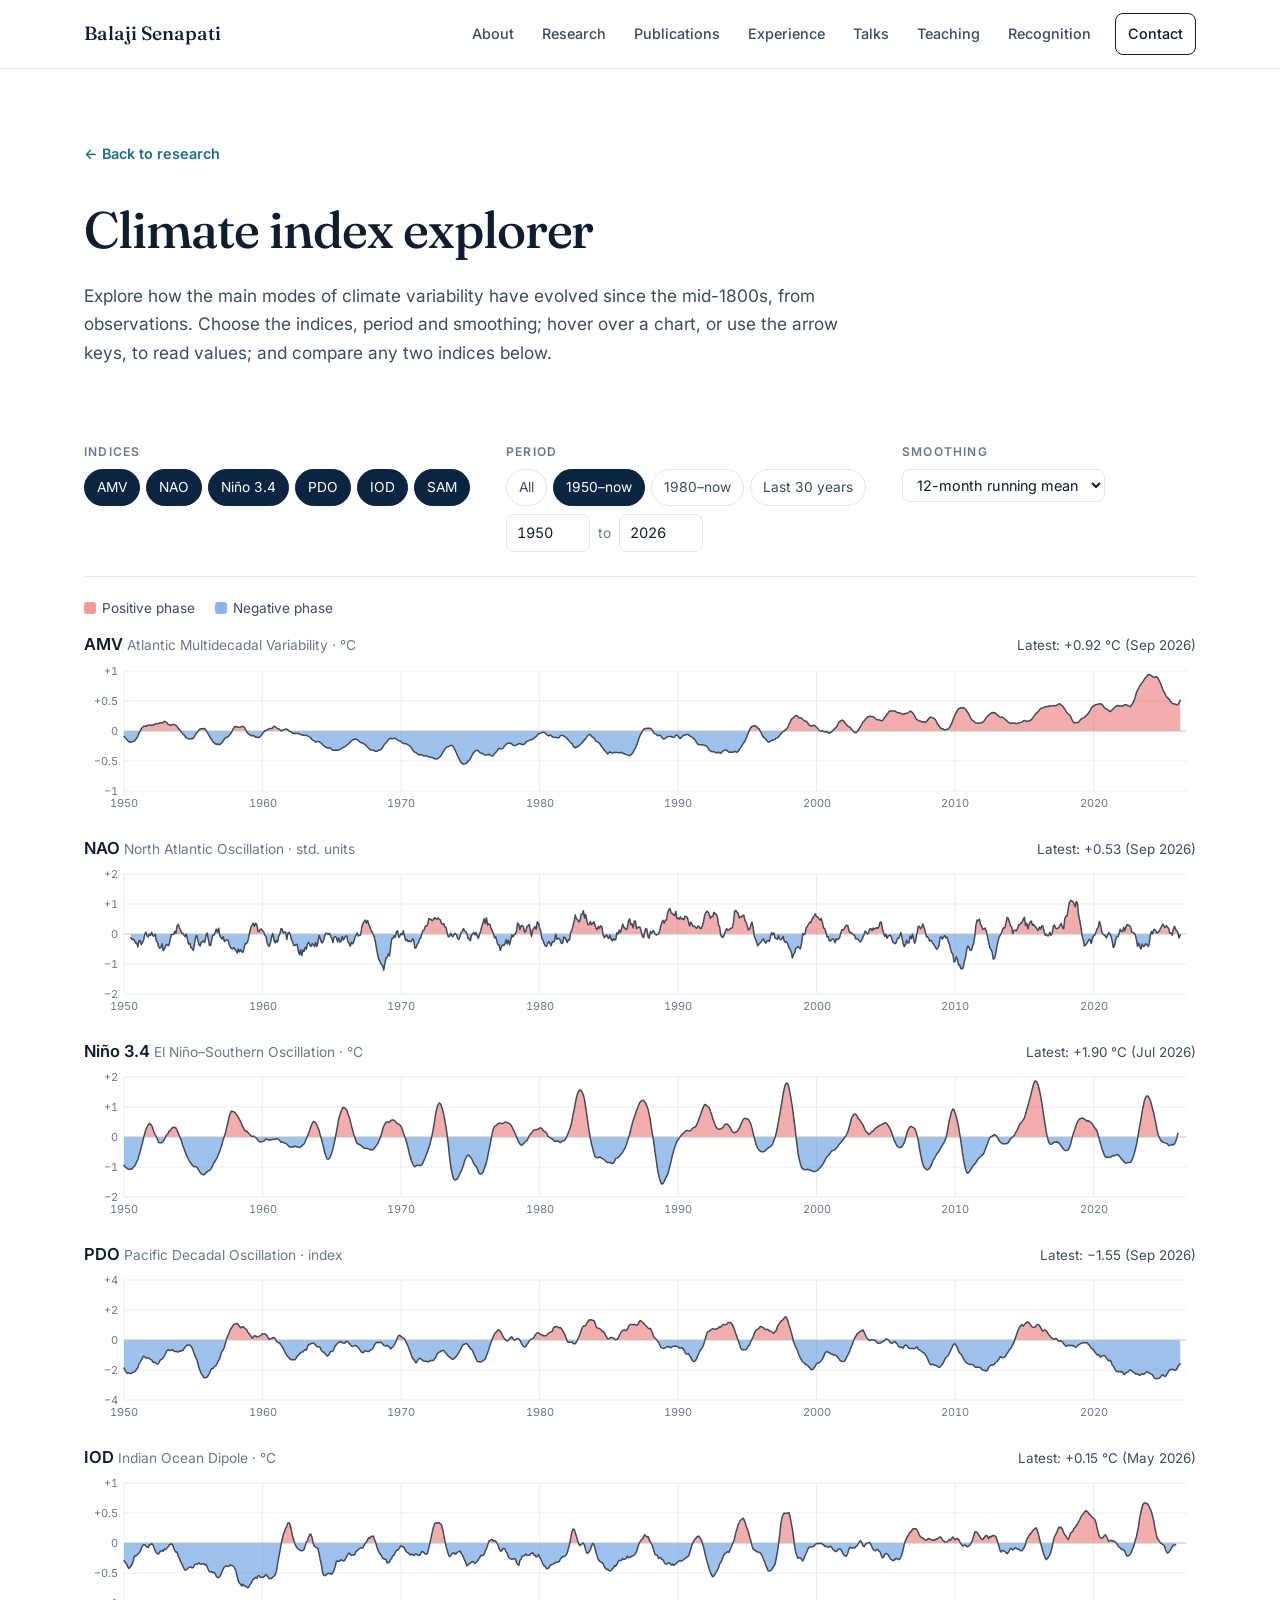
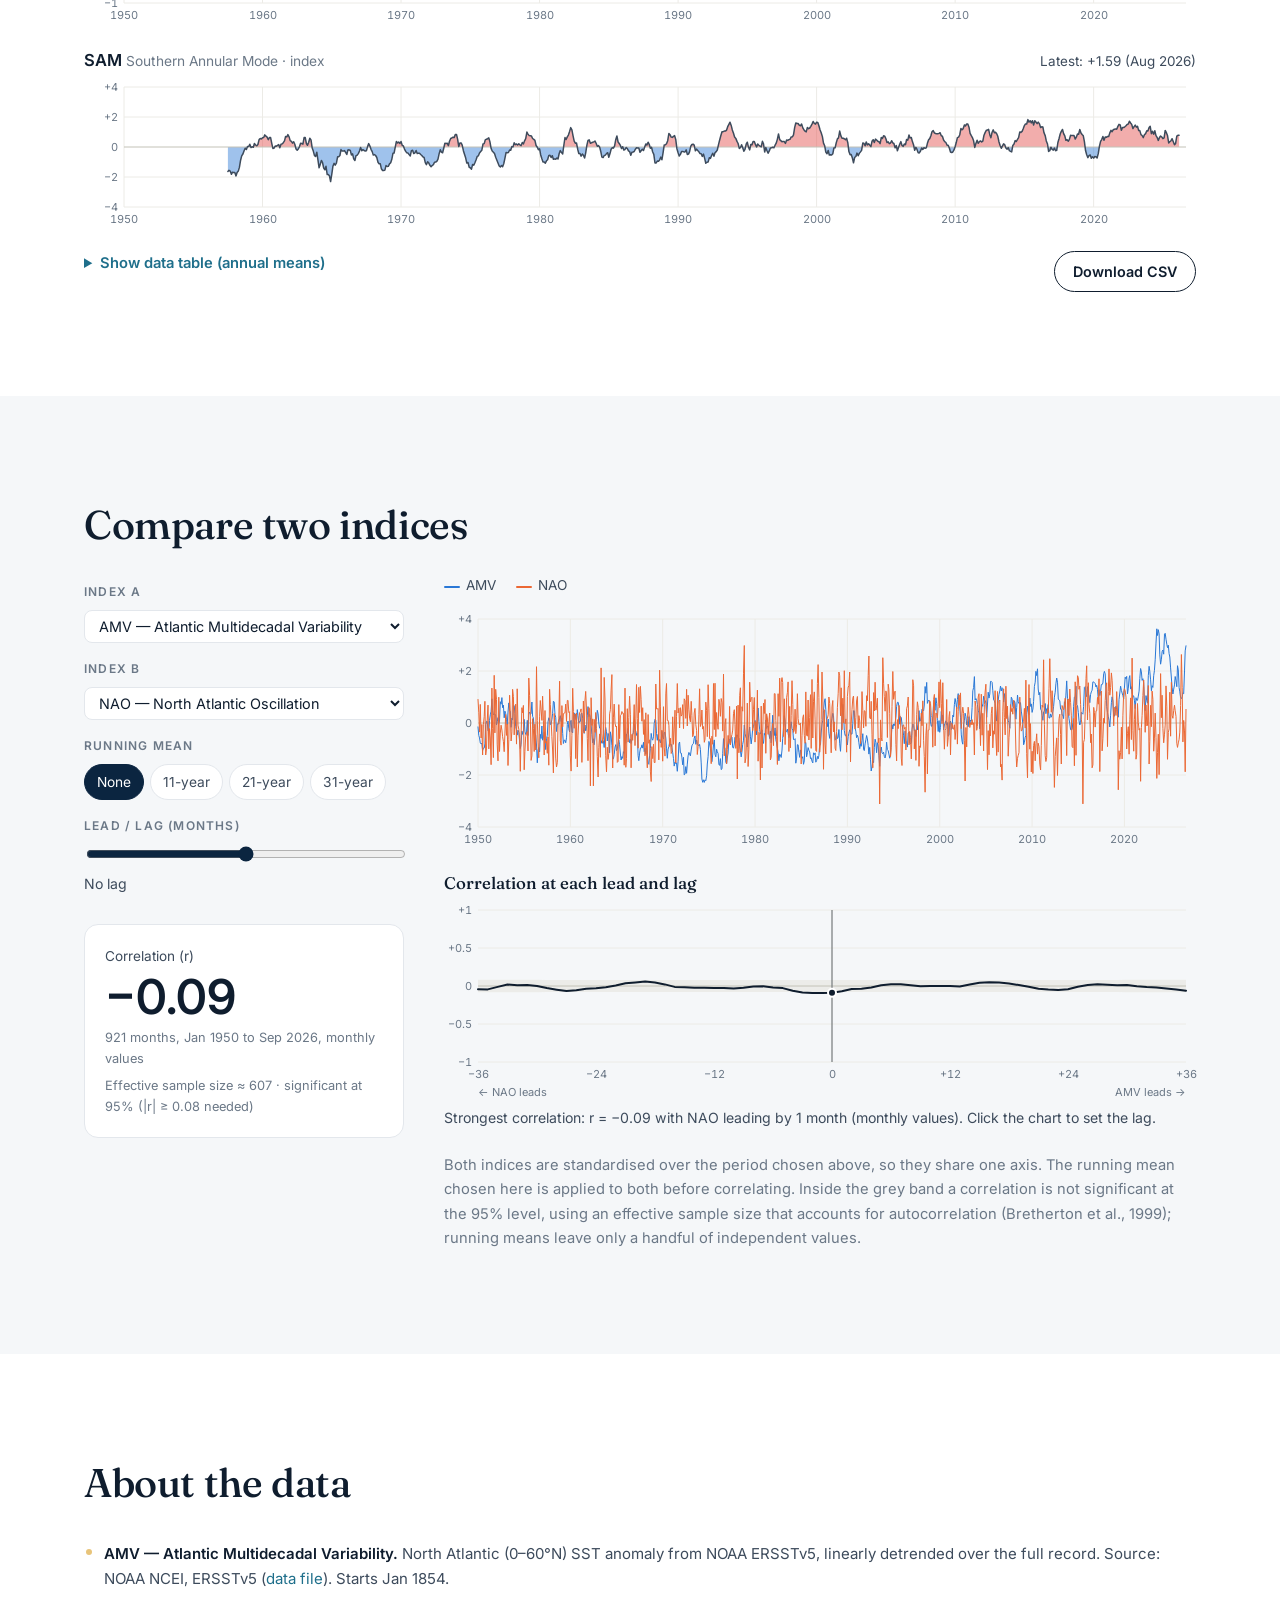
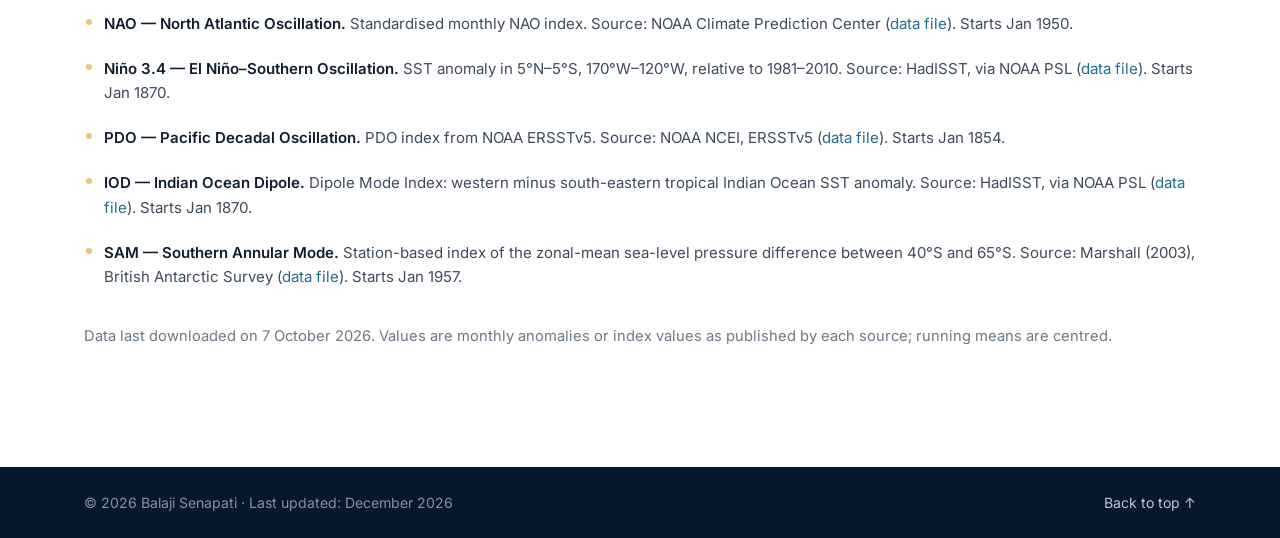
==== climate-indices.html @ 17027dcd "Add running means and lead-lag correlation chart to index comparison The comparison gets its own run" ====
<!DOCTYPE html>
<html lang="en">
<head>
  <meta charset="utf-8">
  <meta name="viewport" content="width=device-width, initial-scale=1">
  <title>Climate index explorer — Balaji Senapati</title>
  <meta name="description" content="Interactive explorer of major climate indices (AMV, NAO, Niño 3.4, PDO, IOD and SAM) from public observational datasets.">
  <meta name="author" content="Balaji Senapati">
  <meta property="og:title" content="Climate index explorer — Balaji Senapati">
  <meta property="og:description" content="Explore AMV, NAO, Niño 3.4, PDO, IOD and SAM since the 1850s, and compare any two indices.">
  <meta property="og:type" content="website">
  <meta property="og:url" content="https://senapatibalaji.github.io/climate-indices.html">
  <meta property="og:image" content="https://senapatibalaji.github.io/assets/photo.jpeg">
  <link rel="icon" href="data:image/svg+xml,<svg xmlns='http://www.w3.org/2000/svg' viewBox='0 0 64 64'><rect width='64' height='64' rx='14' fill='%230b2540'/><text x='50%25' y='56%25' text-anchor='middle' dominant-baseline='middle' font-family='Georgia,serif' font-size='30' fill='%23e8c47a'>BS</text></svg>">
  <link rel="preconnect" href="https://fonts.googleapis.com">
  <link rel="preconnect" href="https://fonts.gstatic.com" crossorigin>
  <link href="https://fonts.googleapis.com/css2?family=Fraunces:opsz,wght@9..144,400;9..144,500;9..144,600&family=Inter:wght@400;500;600&display=swap" rel="stylesheet">
  <link rel="stylesheet" href="styles.css?v=20261007c">
</head>
<body>

<header class="nav nav--solid is-scrolled">
  <div class="nav__inner">
    <a href="index.html" class="nav__brand">Balaji Senapati</a>
    <button class="nav__toggle" aria-label="Open menu" aria-expanded="false"><span></span><span></span></button>
    <nav class="nav__links" aria-label="Main">
      <a href="index.html#about">About</a>
      <a href="index.html#research">Research</a>
      <a href="index.html#publications">Publications</a>
      <a href="index.html#experience">Experience</a>
      <a href="index.html#talks">Talks</a>
      <a href="index.html#teaching">Teaching</a>
      <a href="index.html#recognition">Recognition</a>
      <a href="index.html#contact" class="nav__cta">Contact</a>
    </nav>
  </div>
</header>

<main>

<section class="page-head" id="top">
  <div class="container">
    <a href="index.html#research" class="back-link">← Back to research</a>
    <h1>Climate index explorer</h1>
    <div class="prose">
      <p>Explore how the main modes of climate variability have evolved since the mid-1800s, from observations. Choose the indices, period and smoothing; hover over a chart, or use the arrow keys, to read values; and compare any two indices below.</p>
    </div>
  </div>
</section>

<section class="section explorer viz">
  <div class="container">
    <div class="controls" role="group" aria-label="Chart options">
      <div class="control">
        <span class="control__label">Indices</span>
        <div class="chips" id="indexChips"></div>
      </div>
      <div class="control">
        <span class="control__label">Period</span>
        <div class="chips" id="periodPresets"></div>
        <div class="years">
          <label class="sr-only" for="yearFrom">From year</label><input class="field year-input" id="yearFrom" type="number" inputmode="numeric">
          <span>to</span>
          <label class="sr-only" for="yearTo">To year</label><input class="field year-input" id="yearTo" type="number" inputmode="numeric">
        </div>
      </div>
      <div class="control">
        <label class="control__label" for="smoothing">Smoothing</label>
        <select class="field" id="smoothing"></select>
      </div>
    </div>

    <p class="viz-key"><span><i class="viz-key__pos"></i>Positive phase</span><span><i class="viz-key__neg"></i>Negative phase</span></p>
    <div class="panels" id="panels"></div>

    <div class="table-tools">
      <details id="tableView" class="table-view">
        <summary>Show data table (annual means)</summary>
        <div class="table-wrap" id="tableWrap"></div>
      </details>
      <button class="btn btn--ghost-dark" id="csvButton" type="button">Download CSV</button>
    </div>
  </div>
</section>

<section class="section section--tint viz">
  <div class="container">
    <h2>Compare two indices</h2>
    <div class="compare">
      <div class="compare__side">
        <label class="control__label" for="cmpA">Index A</label>
        <select class="field" id="cmpA"></select>
        <label class="control__label" for="cmpB">Index B</label>
        <select class="field" id="cmpB"></select>
        <span class="control__label">Running mean</span>
        <div class="chips" id="cmpSmooth" role="group" aria-label="Running mean for the comparison"></div>
        <label class="control__label" for="cmpLag">Lead / lag (<span id="cmpLagUnit">months</span>)</label>
        <input id="cmpLag" type="range" min="-36" max="36" step="1" value="0">
        <p class="compare__lag" id="cmpLagLabel">No lag</p>
        <div class="stat">
          <span class="stat__label">Correlation (r)</span>
          <span class="stat__value" id="cmpR">–</span>
          <span class="stat__meta" id="cmpMeta"></span>
          <span class="stat__meta" id="cmpSig"></span>
        </div>
      </div>
      <figure class="compare__chart">
        <p class="legend"><span><i class="viz-key__s1"></i><span id="cmpKeyA"></span></span><span><i class="viz-key__s2"></i><span id="cmpKeyB"></span></span></p>
        <div id="cmpChart"></div>
        <h3 class="subhead subhead--small">Correlation at each lead and lag</h3>
        <div class="bars" id="cmpLagChart"></div>
        <p class="compare__best" id="cmpBest"></p>
        <figcaption class="note">Both indices are standardised over the period chosen above, so they share one axis. The running mean chosen here is applied to both before correlating. Inside the grey band a correlation is not significant at the 95% level, using an effective sample size that accounts for autocorrelation (Bretherton et al., 1999); running means leave only a handful of independent values.</figcaption>
      </figure>
    </div>
  </div>
</section>

<section class="section">
  <div class="container">
    <h2>About the data</h2>
    <ul class="list-bullets sources" id="sourceList"></ul>
    <p class="note">Data last downloaded on <span id="dataUpdated"></span>. Values are monthly anomalies or index values as published by each source; running means are centred.</p>
  </div>
</section>

</main>

<footer class="footer">
  <div class="container footer__inner">
    <p>© <span id="year"></span> Balaji Senapati<span id="updated"></span></p>
    <p class="footer__visits" hidden><span id="visits"></span> visitors since September 2026</p>
    <p><a href="#top">Back to top ↑</a></p>
  </div>
</footer>

<script data-goatcounter="https://senapatibalaji.goatcounter.com/count" async src="https://gc.zgo.at/count.js"></script>
<script src="script.js?v=20261007b"></script>
<script src="data/climate-indices.js?v=20261007c"></script>
<script src="indices.js?v=20261007c"></script>
</body>
</html>
---- styles.css ----
/* ============================================================
   Balaji Senapati — personal academic website
   ============================================================ */

:root {
  --ink: #0f1d2e;
  --ink-soft: #3d4b5c;
  --muted: #6b7887;
  --line: #e3e7ec;
  --paper: #ffffff;
  --tint: #f5f7f9;
  --navy: #0b2540;
  --navy-deep: #06182b;
  --ocean: #1f6f8b;
  --ocean-soft: #e6f1f5;
  --gold: #e8c47a;
  --amber: #b7791f;
  --radius: 14px;
  --shadow: 0 1px 2px rgba(15, 29, 46, .04), 0 8px 24px rgba(15, 29, 46, .06);
  --serif: "Fraunces", Georgia, "Times New Roman", serif;
  --sans: "Inter", -apple-system, BlinkMacSystemFont, "Segoe UI", Roboto, sans-serif;
  --maxw: 1160px;
}

*, *::before, *::after { box-sizing: border-box; }
html { scroll-behavior: smooth; scroll-padding-top: 72px; }
body {
  margin: 0;
  font-family: var(--sans);
  font-size: 16.5px;
  line-height: 1.65;
  color: var(--ink);
  background: var(--paper);
  -webkit-font-smoothing: antialiased;
}
img { max-width: 100%; display: block; }
a { color: var(--ocean); text-decoration: none; }
a:hover { text-decoration: underline; text-underline-offset: 3px; }
h1, h2, h3, h4 { margin: 0; line-height: 1.25; }
h2 { font-family: var(--serif); font-weight: 500; font-size: clamp(1.8rem, 3.2vw, 2.5rem); letter-spacing: -.01em; margin-bottom: 1.5rem; }
h3 { font-size: 1.05rem; font-weight: 600; }
p { margin: 0 0 .9rem; }
ul, ol { margin: 0; padding: 0; list-style: none; }

.container { max-width: var(--maxw); margin: 0 auto; padding: 0 24px; }
.section { padding: 104px 0; }
.section--tint { background: var(--tint); }
.section--dark { background: var(--navy); color: #dbe4ee; }
.section__head { display: flex; flex-wrap: wrap; justify-content: space-between; align-items: flex-end; gap: 16px; margin-bottom: 1.5rem; }
.section__head h2 { margin-bottom: 0; }

.kicker {
  font-size: .78rem; font-weight: 600; letter-spacing: .14em; text-transform: uppercase;
  color: var(--ocean); margin-bottom: .6rem;
}
.kicker--light { color: var(--gold); }

.grid-2 { display: grid; grid-template-columns: 1fr 1.5fr; gap: 64px; }
.grid-2--even { grid-template-columns: 1fr 1fr; }

/* ---------------- NAV ---------------- */
.nav {
  position: fixed; inset: 0 0 auto 0; z-index: 50;
  transition: background .3s, box-shadow .3s, backdrop-filter .3s;
}
.nav.is-scrolled { background: rgba(255, 255, 255, .9); backdrop-filter: saturate(160%) blur(12px); box-shadow: 0 1px 0 var(--line); }
.nav__inner { max-width: var(--maxw); margin: 0 auto; padding: 0 24px; height: 68px; display: flex; align-items: center; justify-content: space-between; }
.nav__brand { font-family: var(--serif); font-size: 1.2rem; font-weight: 500; color: #fff; }
.nav.is-scrolled .nav__brand { color: var(--ink); }
.nav__brand:hover { text-decoration: none; }
.nav__links { display: flex; gap: 4px; align-items: center; }
.nav__links a { color: rgba(255, 255, 255, .8); font-size: .9rem; font-weight: 500; padding: 8px 12px; border-radius: 8px; }
.nav__links a:hover { color: #fff; text-decoration: none; background: rgba(255, 255, 255, .08); }
.nav.is-scrolled .nav__links a { color: var(--ink-soft); }
.nav.is-scrolled .nav__links a:hover, .nav.is-scrolled .nav__links a.is-active { color: var(--ink); background: var(--tint); }
.nav__links a.nav__cta { border: 1px solid rgba(255, 255, 255, .35); margin-left: 8px; color: #fff; }
.nav.is-scrolled .nav__links a.nav__cta { border-color: var(--ink); color: var(--ink); }
.nav__toggle { display: none; background: none; border: 0; width: 40px; height: 40px; cursor: pointer; position: relative; }
.nav__toggle span { position: absolute; left: 10px; right: 10px; height: 2px; background: #fff; transition: transform .25s, top .25s; }
.nav__toggle span:first-child { top: 15px; }
.nav__toggle span:last-child { top: 23px; }
.nav.is-scrolled .nav__toggle span, .nav.is-open .nav__toggle span { background: var(--ink); }
.nav.is-open .nav__toggle span:first-child { top: 19px; transform: rotate(45deg); }
.nav.is-open .nav__toggle span:last-child { top: 19px; transform: rotate(-45deg); }

/* ---------------- HERO ---------------- */
.hero {
  position: relative; min-height: 100vh; min-height: 100svh;
  display: flex; align-items: center;
  background: radial-gradient(1200px 700px at 78% 40%, #123a5e 0%, var(--navy) 45%, var(--navy-deep) 100%);
  color: #fff; overflow: hidden;
}
#wave { position: absolute; inset: 0; width: 100%; height: 100%; }
.hero__inner {
  position: relative; z-index: 1; max-width: var(--maxw); width: 100%; margin: 0 auto;
  padding: 120px 24px 96px; display: grid; grid-template-columns: 1.4fr 1fr; gap: 48px; align-items: center;
}
.eyebrow { font-size: .8rem; letter-spacing: .16em; text-transform: uppercase; color: var(--gold); font-weight: 600; margin-bottom: 1.25rem; }
.hero h1 { font-family: var(--serif); font-weight: 500; font-size: clamp(2.8rem, 6.4vw, 5rem); letter-spacing: -.02em; line-height: 1.02; }
.hero__role { font-family: var(--serif); font-size: clamp(1.15rem, 2vw, 1.45rem); font-weight: 400; color: #c9d7e6; margin: 1rem 0 1.5rem; font-style: italic; }
.hero__lede { font-size: 1.08rem; color: #aebfd1; max-width: 560px; }
.hero__actions { display: flex; flex-wrap: wrap; gap: 12px; margin: 2rem 0 2.25rem; }
.btn { display: inline-flex; align-items: center; padding: 12px 22px; border-radius: 999px; font-weight: 600; font-size: .95rem; transition: transform .15s, background .2s, border-color .2s; }
.btn:hover { text-decoration: none; transform: translateY(-1px); }
.btn--primary { background: var(--gold); color: var(--navy-deep); }
.btn--primary:hover { background: #f0d392; }
.btn--ghost { border: 1px solid rgba(255, 255, 255, .35); color: #fff; }
.btn--ghost:hover { border-color: #fff; background: rgba(255, 255, 255, .06); }

.profiles { display: flex; flex-wrap: wrap; gap: 8px 20px; }
.profiles a { display: inline-flex; align-items: center; gap: 8px; color: #b8c7d8; font-size: .88rem; font-weight: 500; }
.profiles a:hover { color: #fff; text-decoration: none; }
.profiles svg { width: 18px; height: 18px; fill: currentColor; }

.hero__portrait {
  position: relative; margin: 0; justify-self: end; width: min(320px, 100%); aspect-ratio: 1 / 1;
  border-radius: 24px; overflow: hidden;
  background: linear-gradient(160deg, rgba(255, 255, 255, .1), rgba(255, 255, 255, .02));
  border: 1px solid rgba(255, 255, 255, .14);
  box-shadow: 0 30px 60px rgba(0, 0, 0, .35);
}
.hero__portrait img { position: relative; z-index: 1; width: 100%; height: 100%; object-fit: cover; }
.hero__monogram {
  position: absolute; inset: 0; display: grid; place-items: center;
  font-family: var(--serif); font-size: 6rem; color: rgba(232, 196, 122, .85); letter-spacing: .04em;
}
.hero__scroll { position: absolute; left: 50%; bottom: 28px; transform: translateX(-50%); z-index: 1; width: 26px; height: 42px; border: 1.5px solid rgba(255, 255, 255, .4); border-radius: 14px; }
.hero__scroll span { position: absolute; left: 50%; top: 8px; width: 4px; height: 8px; margin-left: -2px; border-radius: 2px; background: #fff; animation: scroll 1.8s infinite; }
@keyframes scroll { 0% { opacity: 0; transform: translateY(0); } 30% { opacity: 1; } 100% { opacity: 0; transform: translateY(14px); } }

/* ---------------- ABOUT ---------------- */
.prose p { font-size: 1.08rem; color: var(--ink-soft); }
.prose strong { color: var(--ink); font-weight: 600; }
.stats { display: grid; grid-template-columns: repeat(4, 1fr); gap: 16px; margin: 2.25rem 0 0; }
.stats div { border-top: 2px solid var(--ink); padding-top: 14px; }
.stats dt { font-family: var(--serif); font-size: 2.2rem; font-weight: 500; line-height: 1; }
.stats dd { margin: 8px 0 0; font-size: .85rem; color: var(--muted); line-height: 1.4; }

/* ---------------- RESEARCH ---------------- */
.cards { display: grid; grid-template-columns: repeat(2, 1fr); gap: 24px; }
.card { background: var(--paper); border: 1px solid var(--line); border-radius: var(--radius); padding: 32px; box-shadow: var(--shadow); transition: transform .2s, box-shadow .2s; }
.card:hover { transform: translateY(-3px); box-shadow: 0 1px 2px rgba(15, 29, 46, .05), 0 18px 40px rgba(15, 29, 46, .1); }
.card__icon { width: 52px; height: 52px; border-radius: 12px; background: var(--ocean-soft); display: grid; place-items: center; margin-bottom: 20px; }
.card__icon svg { width: 30px; height: 30px; fill: none; stroke: var(--ocean); stroke-width: 2.2; stroke-linecap: round; stroke-linejoin: round; }
.card h3 { font-family: var(--serif); font-size: 1.35rem; font-weight: 500; margin-bottom: .75rem; }
.card p { color: var(--ink-soft); font-size: .98rem; }
.card__meta { font-size: .82rem !important; color: var(--muted) !important; margin: 1.1rem 0 0; padding-top: 1rem; border-top: 1px solid var(--line); }

.explore-links { display: grid; grid-template-columns: 1fr 1fr; gap: 16px; margin-top: 24px; }
.explore-link { display: flex; flex-direction: column; gap: 6px; padding: 24px 28px; border-radius: var(--radius); background: var(--navy); color: #dbe4ee; transition: background .2s; }
.explore-link:hover { text-decoration: none; background: #0f3050; }
.explore-link__label { font-size: .75rem; font-weight: 600; letter-spacing: .14em; text-transform: uppercase; color: var(--gold); }
.explore-link__title { font-family: var(--serif); font-size: 1.35rem; color: #fff; }
.explore-link__title::after { content: " →"; }
.explore-link__text { font-size: .95rem; color: #aebfd1; }

/* ---------------- PUBLICATIONS ---------------- */
.filters { display: flex; flex-wrap: wrap; gap: 6px; padding: 4px; background: var(--tint); border-radius: 999px; }
.filter { font: inherit; font-size: .86rem; font-weight: 500; border: 0; background: none; color: var(--ink-soft); padding: 7px 16px; border-radius: 999px; cursor: pointer; }
.filter:hover { color: var(--ink); }
.filter.is-active { background: var(--paper); color: var(--ink); box-shadow: 0 1px 3px rgba(15, 29, 46, .12); }

.pubs { border-top: 1px solid var(--line); }
.pub { display: grid; grid-template-columns: 80px 1fr; gap: 24px; padding: 24px 0; border-bottom: 1px solid var(--line); }
.pub[hidden] { display: none; }
.pub__year { font-family: var(--serif); font-size: 1.1rem; color: var(--muted); padding-top: 2px; }
.pub__title { font-family: var(--serif); font-size: 1.2rem; font-weight: 500; margin-bottom: .4rem; }
.pub__authors { color: var(--ink-soft); font-size: .95rem; margin-bottom: .25rem; }
.pub__authors b { color: var(--ink); font-weight: 600; }
.pub__venue { font-size: .92rem; color: var(--muted); margin: 0; }
.pub__venue em { color: var(--ink-soft); }
.pub--featured { position: relative; }
.pub--featured::before { content: ""; position: absolute; left: -24px; top: 24px; bottom: 24px; width: 3px; border-radius: 2px; background: var(--gold); }
.tag { display: inline-block; margin-left: 6px; font-size: .74rem; font-weight: 600; padding: 2px 10px; border-radius: 999px; background: var(--ocean-soft); color: var(--ocean); vertical-align: 1px; }
.tag--amber { background: #fbf1dc; color: var(--amber); }
.note { margin-top: 1.5rem; color: var(--muted); font-size: .92rem; }

/* ---------------- TIMELINE ---------------- */
.timeline { position: relative; padding-left: 28px; }
.timeline::before { content: ""; position: absolute; left: 5px; top: 8px; bottom: 8px; width: 1px; background: #cfd6de; }
.timeline li { position: relative; padding-bottom: 32px; }
.timeline li:last-child { padding-bottom: 0; }
.timeline li::before { content: ""; position: absolute; left: -28px; top: 7px; width: 11px; height: 11px; border-radius: 50%; background: var(--paper); border: 2px solid var(--ocean); }
.timeline li:first-child::before { background: var(--ocean); }
.timeline__date { font-size: .8rem; font-weight: 600; letter-spacing: .06em; text-transform: uppercase; color: var(--ocean); }
.timeline h3 { font-family: var(--serif); font-size: 1.2rem; font-weight: 500; margin: .25rem 0 .15rem; }
.timeline__org { color: var(--ink); font-weight: 500; font-size: .95rem; margin-bottom: .4rem; }
.timeline p:not(.timeline__org) { color: var(--ink-soft); font-size: .95rem; margin-bottom: 0; }

.subblock { margin-top: 56px; }
.subhead { font-family: var(--serif); font-size: 1.3rem; font-weight: 500; margin-bottom: 1rem; }

/* ---------------- TALKS ---------------- */
.events li { display: grid; grid-template-columns: 86px 1fr; gap: 16px; padding: 16px 0; border-bottom: 1px solid var(--line); }
.events time { font-size: .82rem; font-weight: 600; color: var(--ocean); padding-top: 2px; white-space: nowrap; }
.events strong { display: block; font-weight: 500; line-height: 1.45; }
.events span { display: block; font-size: .88rem; color: var(--muted); margin-top: 2px; }
.events--small strong { font-size: .95rem; }
.more { margin-top: 20px; }
.more summary { cursor: pointer; font-weight: 600; color: var(--ocean); font-size: .92rem; list-style: none; }
.more summary::-webkit-details-marker { display: none; }
.more summary::after { content: " +"; }
.more[open] summary::after { content: " −"; }

/* ---------------- TEACHING / MENTORING ---------------- */
.items li { padding: 18px 0; border-bottom: 1px solid var(--line); }
.items li:first-child { padding-top: 0; }
.items h3 { font-weight: 600; margin-bottom: .2rem; }
.items p { margin: 0; font-size: .93rem; color: var(--ink-soft); }
.items p:nth-of-type(1) { color: var(--ocean); font-size: .85rem; font-weight: 500; margin-bottom: .25rem; }

.people li { display: flex; gap: 16px; padding: 18px; background: var(--paper); border: 1px solid var(--line); border-radius: var(--radius); margin-bottom: 12px; }
.avatar { flex: none; width: 44px; height: 44px; border-radius: 50%; display: grid; place-items: center; background: var(--navy); color: var(--gold); font-family: var(--serif); font-size: .95rem; }
.people h3 { margin-bottom: 2px; }
.people p { margin: 0; font-size: .92rem; color: var(--ink-soft); }
.people__role { color: var(--muted) !important; font-size: .84rem !important; margin-bottom: 4px !important; }

.list-bullets li { position: relative; padding: 8px 0 8px 20px; font-size: .94rem; color: var(--ink-soft); }
.list-bullets li::before { content: ""; position: absolute; left: 2px; top: 17px; width: 6px; height: 6px; border-radius: 50%; background: var(--gold); }
.list-bullets strong { color: var(--ink); font-weight: 600; }

/* ---------------- AWARDS & MEDIA ---------------- */
.awards li { display: grid; grid-template-columns: 64px 1fr; gap: 16px; padding: 18px 0; border-bottom: 1px solid var(--line); }
.awards li:first-child { padding-top: 0; }
.awards__year { font-family: var(--serif); font-size: 1.15rem; color: var(--amber); }
.awards h3 { margin-bottom: .2rem; }
.awards p { margin: 0; font-size: .93rem; color: var(--ink-soft); }

.media { display: grid; gap: 16px; align-content: start; }
.media__card { border: 1px solid var(--line); border-radius: var(--radius); padding: 26px; background: linear-gradient(180deg, var(--paper), var(--tint)); }
.media__card--blog { background: var(--ocean-soft); border-color: transparent; }
.media__badge { display: inline-block; font-size: .74rem; font-weight: 600; letter-spacing: .06em; text-transform: uppercase; color: var(--amber); margin-bottom: .5rem; }
.media__card h3 { font-family: var(--serif); font-size: 1.2rem; font-weight: 500; margin-bottom: .5rem; }
.media__card p { font-size: .94rem; color: var(--ink-soft); }
.link-arrow { font-weight: 600; font-size: .9rem; }
.link-arrow::after { content: " →"; transition: margin .2s; }
.link-arrow:hover { text-decoration: none; }
.link-arrow:hover::after { margin-left: 4px; }

/* ---------------- CONTACT ---------------- */
.contact { display: grid; grid-template-columns: 1fr 1.3fr; gap: 64px; align-items: start; }
.contact h2 { color: #fff; }
.contact__lede { color: #aebfd1; font-size: 1.05rem; }
.contact__grid { display: grid; gap: 12px; }
.contact__item { display: block; padding: 20px 24px; border: 1px solid rgba(255, 255, 255, .14); border-radius: var(--radius); transition: background .2s, border-color .2s; }
.contact__item:hover { text-decoration: none; background: rgba(255, 255, 255, .05); border-color: rgba(232, 196, 122, .5); }
.contact__label { display: block; font-size: .75rem; letter-spacing: .12em; text-transform: uppercase; color: var(--gold); font-weight: 600; margin-bottom: 4px; }
.contact__value { color: #fff; font-size: 1.05rem; }

.footer { background: var(--navy-deep); color: #7f93a8; font-size: .88rem; }
.footer__inner { display: flex; justify-content: space-between; padding-top: 24px; padding-bottom: 24px; }
.footer p { margin: 0; }
.footer a { color: #b8c7d8; }

/* ---------------- SUBPAGES ---------------- */
.nav.nav--solid { background: #fff; backdrop-filter: none; }
.page-head { padding: 140px 0 0; }
.page-head h1 { font-family: var(--serif); font-weight: 500; font-size: clamp(2.2rem, 4.5vw, 3.2rem); letter-spacing: -.02em; margin-bottom: 1.25rem; }
.page-head .prose { max-width: 760px; }
.back-link { display: inline-block; font-weight: 600; font-size: .9rem; margin-bottom: 2rem; }
.runs { grid-template-columns: repeat(3, 1fr); }
.run__id { font-family: ui-monospace, SFMono-Regular, Menlo, monospace; font-size: .85rem !important; color: var(--ocean) !important; margin-bottom: .5rem; }
.facts { display: grid; grid-template-columns: auto 1fr; gap: 6px 16px; margin: 1rem 0 1.25rem; font-size: .9rem; }
.facts dt { color: var(--muted); }
.facts dd { margin: 0; color: var(--ink); }
.table-wrap { overflow-x: auto; }
.exp-table { width: 100%; border-collapse: collapse; font-size: .95rem; }
.exp-table th { text-align: left; font-size: .75rem; font-weight: 600; letter-spacing: .1em; text-transform: uppercase; color: var(--muted); padding: 0 16px 12px 0; border-bottom: 2px solid var(--ink); }
.exp-table td { padding: 14px 16px 14px 0; border-bottom: 1px solid var(--line); color: var(--ink-soft); vertical-align: top; }
.exp-table td:first-child { font-family: ui-monospace, SFMono-Regular, Menlo, monospace; font-size: .88rem; color: var(--ocean); white-space: nowrap; }
.exp-table td:last-child { white-space: nowrap; }
.callout { background: var(--ocean-soft); border-radius: var(--radius); padding: 40px; }
.callout h2 { margin-bottom: .75rem; }
.callout p { color: var(--ink-soft); max-width: 640px; margin-bottom: 1.5rem; }

/* ---------------- CLIMATE INDEX EXPLORER ---------------- */
.viz {
  --viz-pos: #e34948; --viz-neg: #2a78d6;      /* diverging pair: above / below zero */
  --viz-s1: #2a78d6; --viz-s2: #eb6834;        /* categorical slots 1-2 */
  --viz-grid: #ecebe6; --viz-axis: #c3c2b7;
}
.explorer { padding-top: 40px; }
.sr-only { position: absolute; width: 1px; height: 1px; overflow: hidden; clip: rect(0 0 0 0); white-space: nowrap; }
.controls { display: flex; flex-wrap: wrap; gap: 20px 36px; align-items: flex-start; padding: 20px 0 24px; border-bottom: 1px solid var(--line); margin-bottom: 20px; }
.control { display: flex; flex-direction: column; gap: 8px; }
.control__label { font-size: .75rem; font-weight: 600; letter-spacing: .1em; text-transform: uppercase; color: var(--muted); }
.chips { display: flex; flex-wrap: wrap; gap: 6px; }
.chip { font: inherit; font-size: .86rem; padding: 6px 12px; border-radius: 999px; border: 1px solid var(--line); background: #fff; color: var(--ink-soft); cursor: pointer; }
.chip:hover { border-color: var(--muted); color: var(--ink); }
.chip[aria-pressed="true"] { background: var(--navy); border-color: var(--navy); color: #fff; }
.years { display: flex; align-items: center; gap: 8px; font-size: .86rem; color: var(--muted); }
.field { font: inherit; font-size: .9rem; padding: 6px 10px; border: 1px solid var(--line); border-radius: 8px; background: #fff; color: var(--ink); }
.year-input { width: 84px; font-variant-numeric: tabular-nums; }
.viz-key, .legend { display: flex; flex-wrap: wrap; gap: 6px 20px; font-size: .85rem; color: var(--ink-soft); margin: 0 0 12px; }
.viz-key i { display: inline-block; width: 12px; height: 12px; border-radius: 3px; margin-right: 6px; vertical-align: -1px; }
.legend i { display: inline-block; width: 16px; height: 2px; border-radius: 1px; margin-right: 6px; vertical-align: middle; }
.viz-key__pos { background: var(--viz-pos); opacity: .55; }
.viz-key__neg { background: var(--viz-neg); opacity: .55; }
.viz-key__s1 { background: var(--viz-s1); }
.viz-key__s2 { background: var(--viz-s2); }
.panels { position: relative; }
.panel { margin-bottom: 22px; }
.panel__head { display: flex; flex-wrap: wrap; justify-content: space-between; align-items: baseline; gap: 4px 16px; margin-bottom: 4px; }
.panel__name { font-weight: 600; }
.panel__long { color: var(--muted); font-size: .86rem; }
.panel__latest { color: var(--ink-soft); font-size: .84rem; }
.panel__empty { color: var(--muted); font-size: .9rem; padding: 20px 0; border-bottom: 1px solid var(--line); }
.panel svg, #cmpChart svg { display: block; width: 100%; height: auto; overflow: visible; }
.panel svg:focus-visible { outline: 2px solid var(--ocean); outline-offset: 4px; border-radius: 4px; }
.viz-grid { stroke: var(--viz-grid); stroke-width: 1; }
.viz-zero { stroke: var(--viz-axis); stroke-width: 1; }
.viz-tick { fill: var(--muted); font-size: 11px; font-variant-numeric: tabular-nums; }
.viz-pos { fill: var(--viz-pos); opacity: .45; }
.viz-neg { fill: var(--viz-neg); opacity: .45; }
.viz-line { fill: none; stroke: var(--ink-soft); stroke-width: 1.5; stroke-linejoin: round; stroke-linecap: round; }
.viz-s1, .viz-s2 { fill: none; stroke-width: 2; stroke-linejoin: round; stroke-linecap: round; }
.viz-s1 { stroke: var(--viz-s1); }
.viz-s2 { stroke: var(--viz-s2); }
.viz-line--thin { stroke-width: 1; }
.viz-cross { stroke: var(--ink); stroke-width: 1; opacity: .5; pointer-events: none; }
.viz-dot { fill: var(--ink); stroke: #fff; stroke-width: 2; pointer-events: none; }
.viz-tip { position: absolute; z-index: 5; pointer-events: none; min-width: 150px; padding: 10px 12px; background: #fff; border: 1px solid rgba(15, 29, 46, .1); border-radius: 10px; box-shadow: var(--shadow); font-size: .84rem; }
.viz-tip__date { color: var(--muted); font-size: .76rem; margin-bottom: 4px; }
.viz-tip__row { display: flex; justify-content: space-between; gap: 16px; }
.viz-tip__row b { color: var(--ink); font-weight: 600; font-variant-numeric: tabular-nums; }
.viz-tip__row span { color: var(--ink-soft); }
.table-tools { display: flex; flex-wrap: wrap; justify-content: space-between; align-items: flex-start; gap: 12px; margin-top: 8px; }
.table-view { flex: 1 1 420px; }
.table-view summary { cursor: pointer; font-weight: 600; color: var(--ocean); font-size: .92rem; }
.table-view .table-wrap { max-height: 420px; overflow: auto; margin-top: 12px; }
.data-table td { font-variant-numeric: tabular-nums; white-space: nowrap; }
.data-table td:first-child { color: var(--ink); font-family: var(--sans); font-size: .95rem; }
.btn--ghost-dark { border: 1px solid var(--ink); color: var(--ink); background: none; font: inherit; font-weight: 600; font-size: .9rem; padding: 8px 18px; cursor: pointer; }
.compare { display: grid; grid-template-columns: 320px 1fr; gap: 40px; align-items: start; }
.compare__side { display: flex; flex-direction: column; gap: 8px; }
.compare__side .control__label { margin-top: 8px; }
.compare__lag { font-size: .88rem; color: var(--ink-soft); margin: 0; }
.compare__chart { margin: 0; min-width: 0; }
.subhead--small { font-size: 1.05rem; margin: 24px 0 6px; }
.compare__best { font-size: .88rem; color: var(--ink-soft); margin: 6px 0 0; }
.viz-lagline { fill: none; stroke: var(--ink); stroke-width: 2; stroke-linejoin: round; stroke-linecap: round; }
#cmpLag { width: 100%; accent-color: var(--navy); }
.stat { display: flex; flex-direction: column; gap: 6px; margin-top: 20px; padding: 20px; background: #fff; border: 1px solid var(--line); border-radius: var(--radius); }
.stat__label { font-size: .85rem; color: var(--ink-soft); }
.stat__value { font-family: var(--sans); font-size: 3rem; font-weight: 600; line-height: 1; color: var(--ink); }
.stat__meta { font-size: .8rem; color: var(--muted); }
.sources li { padding: 10px 0 10px 20px; }

/* Monsoon page: drought/flood/normal bars, ENSO/IOD/North Atlantic symbols, compact tiles */
.viz { --viz-wet: #2a78d6; --viz-dry: #e34948; --viz-normal: #9e9d97; --viz-enso: #eb6834; --viz-iod: #4a3aa7; --viz-na: #199e70; }
.monsoon-top { display: grid; grid-template-columns: 1fr minmax(320px, 400px); gap: 20px 40px; align-items: start; margin-bottom: 24px; }
.monsoon-top .controls { flex-direction: column; flex-wrap: nowrap; gap: 16px; padding: 0; margin: 0; border-bottom: 0; }
.stat-grid { display: grid; grid-template-columns: repeat(2, 1fr); gap: 10px; }
.stat--small { margin-top: 0; padding: 12px 14px; gap: 2px; }
.stat--small .stat__label { font-size: .78rem; }
.stat--small .stat__value { font-size: 1.5rem; }
.stat--small .stat__meta { font-size: .72rem; }
.viz-figure { margin: 0; }
.viz-figure__title { font-weight: 600; margin-bottom: 8px; }
.bars { position: relative; }
.bars svg { display: block; width: 100%; height: auto; overflow: visible; }
.bars svg:focus-visible { outline: 2px solid var(--ocean); outline-offset: 4px; border-radius: 4px; }
.bar--flood { fill: var(--viz-wet); }
.bar--drought { fill: var(--viz-dry); }
.bar--normal { fill: var(--viz-normal); }
.bar--faded { opacity: .28; }
.bar--hover { stroke: var(--ink); stroke-width: 1.5; }
.viz-key__bar--flood { background: var(--viz-wet); }
.viz-key__bar--drought { background: var(--viz-dry); }
.viz-key__bar--normal { background: var(--viz-normal); }
.viz-key__bar--faded { background: var(--viz-normal); opacity: .28; }
.viz-key svg { width: 12px; height: 12px; margin-right: 6px; vertical-align: -1px; overflow: visible; }
.sym-enso { fill: var(--viz-enso); }
.sym-iod { fill: var(--viz-iod); }
.sym-na { fill: var(--viz-na); }
.sym--open { fill: #fff; stroke-width: 1.3; }
.sym-enso.sym--open { stroke: var(--viz-enso); }
.sym-iod.sym--open { stroke: var(--viz-iod); }
.sym-na.sym--open { stroke: var(--viz-na); }
.viz-enso-line, .viz-iod-line, .viz-na-line { fill: none; stroke-width: 2; stroke-linejoin: round; stroke-linecap: round; }
.viz-enso-line { stroke: var(--viz-enso); }
.viz-iod-line { stroke: var(--viz-iod); }
.viz-na-line { stroke: var(--viz-na); }
.viz-enso-line-dot, .viz-key__enso, .viz-enso-line-key { fill: var(--viz-enso); background: var(--viz-enso); }
.viz-iod-line-dot, .viz-key__iod, .viz-iod-line-key { fill: var(--viz-iod); background: var(--viz-iod); }
.viz-na-line-dot, .viz-key__na, .viz-na-line-key { fill: var(--viz-na); background: var(--viz-na); }
.viz-track-label { fill: var(--muted); font-size: 10px; font-weight: 600; letter-spacing: .06em; }
.viz-ref { stroke: var(--viz-axis); stroke-width: 1; }
.viz-band { fill: #e9e8e3; opacity: .7; }
.viz-tick--label { fill: var(--ink-soft); font-size: 12px; }
.viz-s1-dot { fill: var(--viz-s1); }
.viz-s2-dot { fill: var(--viz-s2); }
.viz-tip__key { display: inline-block; width: 14px; height: 2px; border-radius: 1px; margin-right: 6px; vertical-align: middle; }
.viz-s1-key { background: var(--viz-s1); }
.viz-s2-key { background: var(--viz-s2); }
.prose--narrow { max-width: 760px; }
.controls--inline { border-bottom: 0; padding: 4px 0 12px; margin-bottom: 0; }

/* ---------------- REVEAL ---------------- */
.reveal { opacity: 0; transform: translateY(16px); transition: opacity .7s ease, transform .7s ease; }
.reveal.is-visible { opacity: 1; transform: none; }

/* ---------------- RESPONSIVE ---------------- */
@media (max-width: 980px) {
  .nav__toggle { display: block; }
  .nav__links {
    position: fixed; top: 68px; left: 0; right: 0; flex-direction: column; align-items: stretch; gap: 0;
    background: #fff; padding: 8px 16px 20px; box-shadow: 0 12px 24px rgba(15, 29, 46, .12);
    transform: translateY(-8px); opacity: 0; pointer-events: none; transition: opacity .2s, transform .2s;
  }
  .nav.is-open { background: #fff; }
  .nav.is-open .nav__brand { color: var(--ink); }
  .nav.is-open .nav__links { opacity: 1; transform: none; pointer-events: auto; }
  .nav__links a, .nav.is-scrolled .nav__links a { color: var(--ink); padding: 12px 8px; }
  .nav__links a.nav__cta { margin: 8px 0 0; border-color: var(--ink); color: var(--ink); text-align: center; }

  .hero__inner { grid-template-columns: 1fr; }
  .hero__portrait { justify-self: start; width: 180px; order: -1; }
  .hero__monogram { font-size: 3.5rem; }
  .grid-2, .grid-2--even, .contact { grid-template-columns: 1fr; gap: 48px; }
  .cards { grid-template-columns: 1fr; }
  .compare { grid-template-columns: 1fr; gap: 24px; }
  .explore-links { grid-template-columns: 1fr; }
  .monsoon-top { grid-template-columns: 1fr; }
  .stats { grid-template-columns: repeat(2, 1fr); gap: 24px 16px; }
}
@media (max-width: 560px) {
  body { font-size: 16px; }
  .section { padding: 72px 0; }
  .container, .nav__inner, .hero__inner { padding-left: 18px; padding-right: 18px; }
  .card { padding: 24px; }
  .filters { display: grid; grid-template-columns: 1fr 1fr; width: 100%; border-radius: 16px; }
  .filter { border-radius: 12px; }
  .pub { grid-template-columns: 1fr; gap: 4px; }
  .pub--featured::before { left: -12px; }
  .events li { grid-template-columns: 1fr; gap: 2px; }
  .callout { padding: 28px 22px; }
  .explore-link { padding: 22px; }
  .footer__inner { flex-direction: column; gap: 6px; }
}
@media (prefers-reduced-motion: reduce) {
  html { scroll-behavior: auto; }
  .reveal { opacity: 1; transform: none; transition: none; }
  .hero__scroll span { animation: none; }
}
@media print {
  .nav, .hero__scroll, #wave, .filters, .hero__actions { display: none !important; }
  .hero { min-height: auto; background: none; color: var(--ink); }
  .hero__lede, .hero__role { color: var(--ink-soft); }
  .section { padding: 32px 0; }
  .reveal { opacity: 1; transform: none; }
  details > * { display: block; }
}
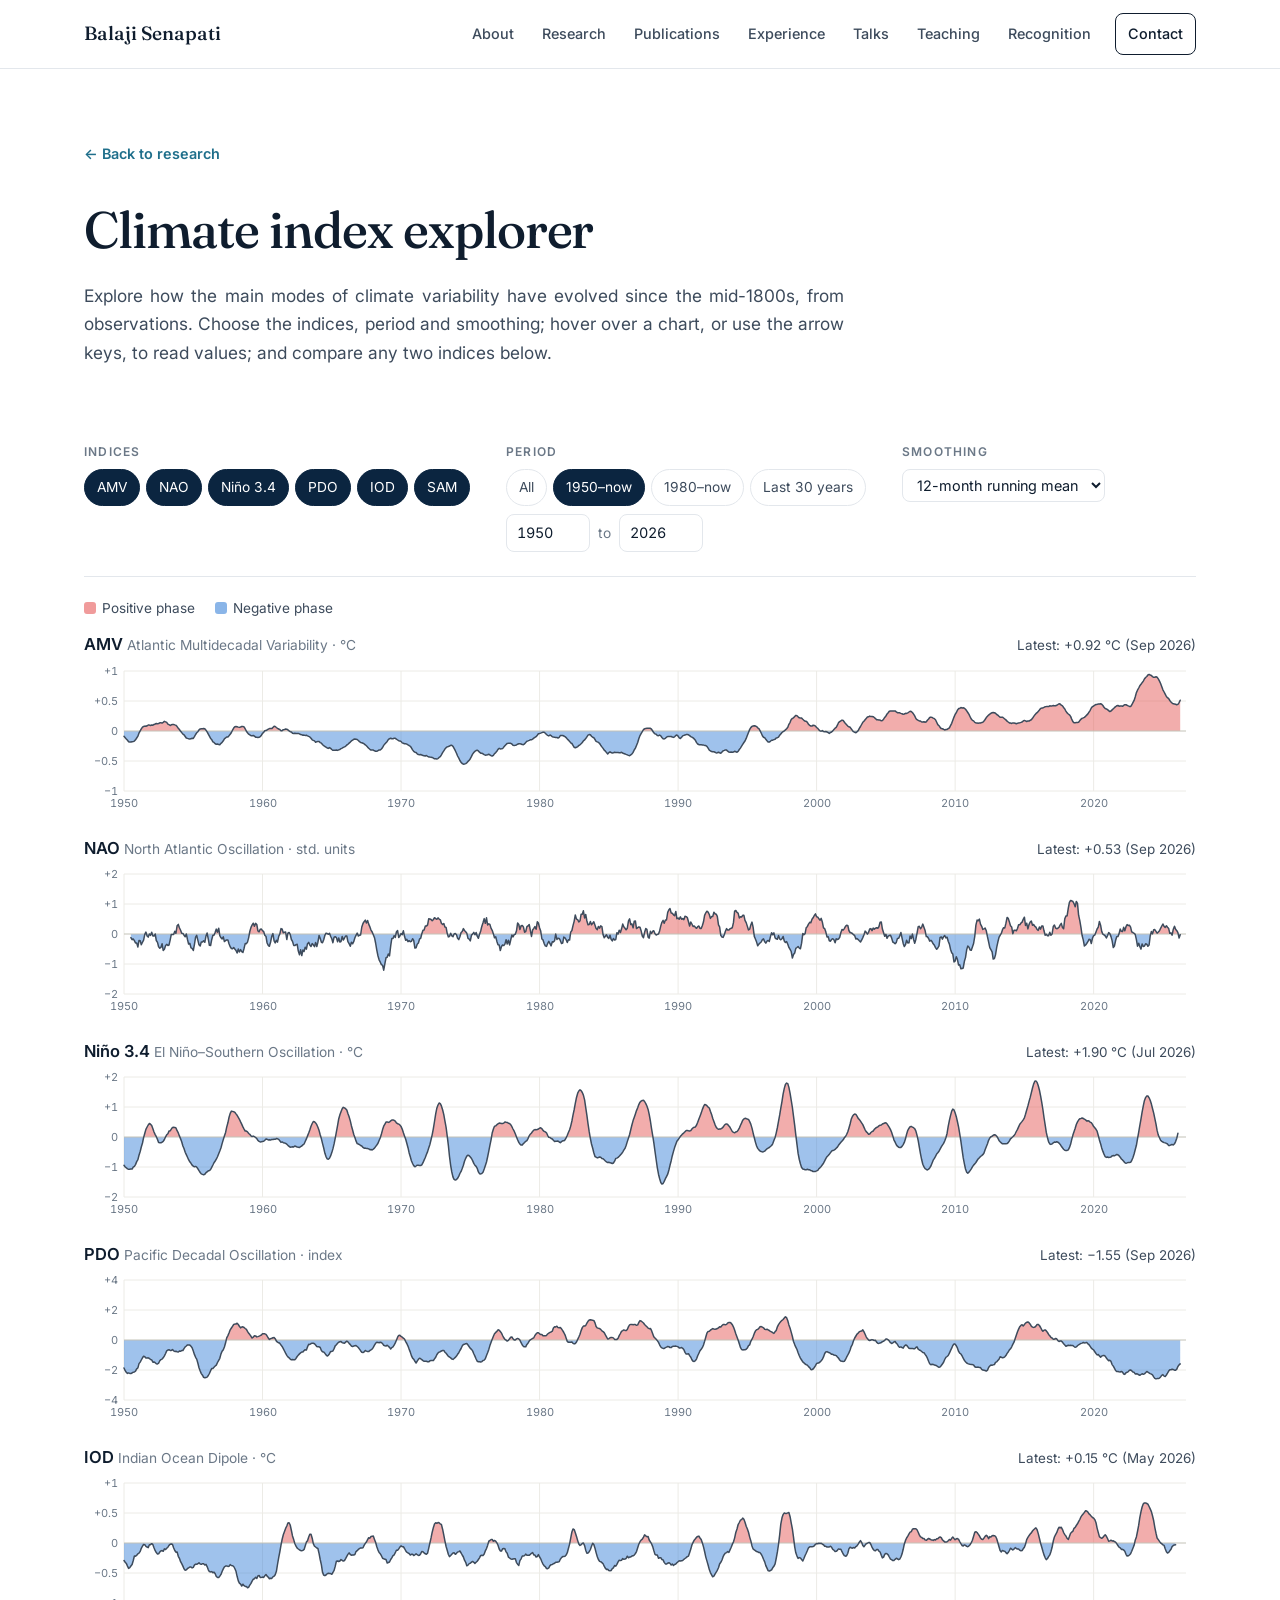
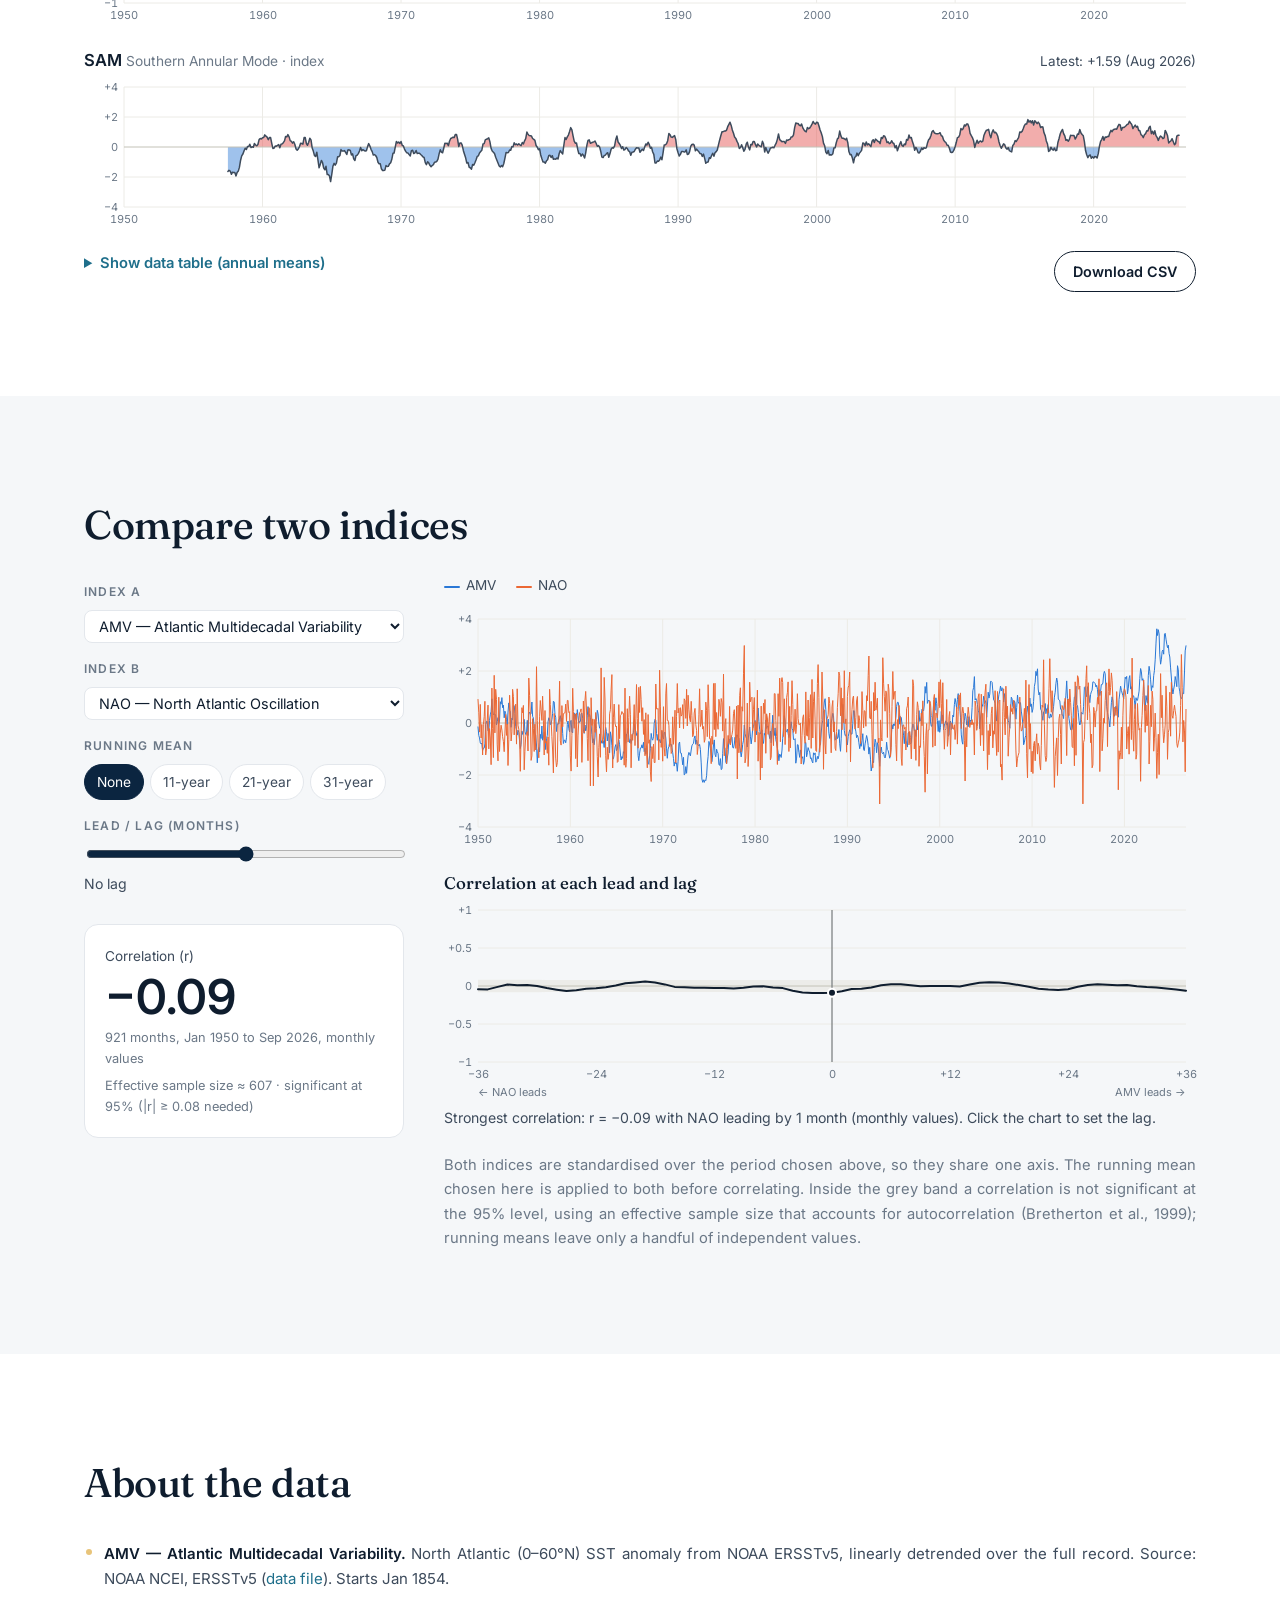
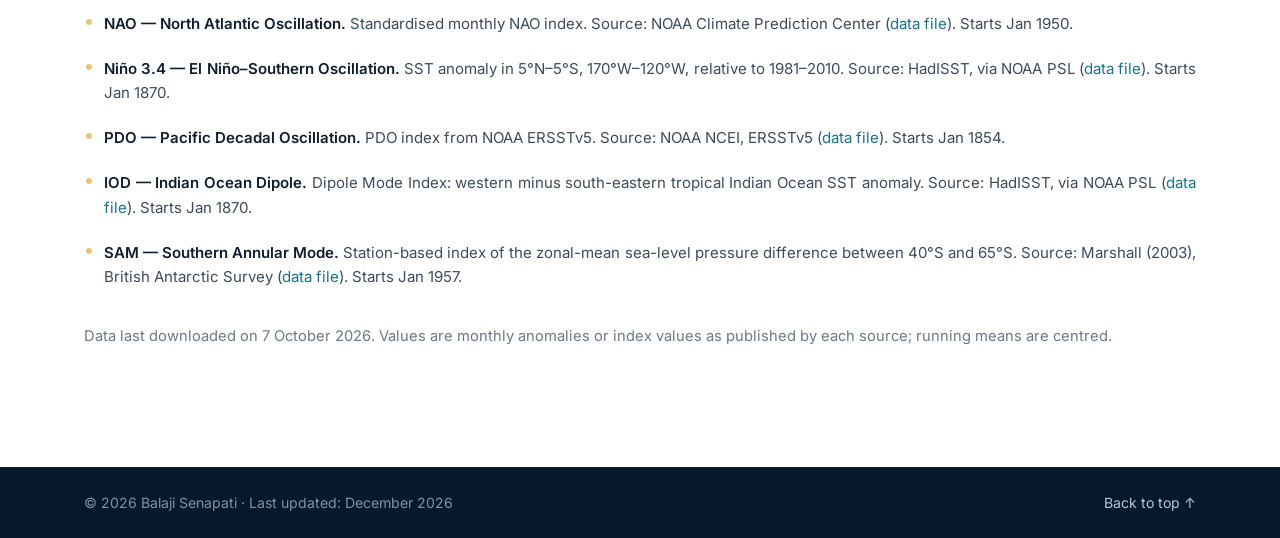
==== commit eefa3ea8: "Justify body text across the site Co-Authored-By: Claude Opus 5.5 <noreply@anthropic.com>" ====
--- a/climate-indices.html
+++ b/climate-indices.html
@@ -15,7 +15,7 @@
   <link rel="preconnect" href="https://fonts.googleapis.com">
   <link rel="preconnect" href="https://fonts.gstatic.com" crossorigin>
   <link href="https://fonts.googleapis.com/css2?family=Fraunces:opsz,wght@9..144,400;9..144,500;9..144,600&family=Inter:wght@400;500;600&display=swap" rel="stylesheet">
-  <link rel="stylesheet" href="styles.css?v=20261007c">
+  <link rel="stylesheet" href="styles.css?v=20261015a">
 </head>
 <body>
 
@@ -135,7 +135,7 @@
 </footer>
 
 <script data-goatcounter="https://senapatibalaji.goatcounter.com/count" async src="https://gc.zgo.at/count.js"></script>
-<script src="script.js?v=20261007b"></script>
+<script src="script.js?v=20261008a"></script>
 <script src="data/climate-indices.js?v=20261007c"></script>
 <script src="indices.js?v=20261007c"></script>
 </body>
--- a/styles.css
+++ b/styles.css
@@ -40,6 +40,11 @@
 h2 { font-family: var(--serif); font-weight: 500; font-size: clamp(1.8rem, 3.2vw, 2.5rem); letter-spacing: -.01em; margin-bottom: 1.5rem; }
 h3 { font-size: 1.05rem; font-weight: 600; }
 p { margin: 0 0 .9rem; }
+/* Body text is justified throughout; hyphenation keeps the word spacing even */
+.hero__lede, .prose p, .card p:not(.card__meta), .timeline p, .items p, .people p, .awards p,
+.media__card p, .contact__lede, .story__text, .note, .list-bullets li, .callout p, .compare__best {
+  text-align: justify; hyphens: auto; -webkit-hyphens: auto;
+}
 ul, ol { margin: 0; padding: 0; list-style: none; }
 
 .container { max-width: var(--maxw); margin: 0 auto; padding: 0 24px; }
@@ -396,6 +401,112 @@
 .prose--narrow { max-width: 760px; }
 .controls--inline { border-bottom: 0; padding: 4px 0 12px; margin-bottom: 0; }
 
+/* ---------------- WAVENUMBER-4 STORY ---------------- */
+.page-head--compact { padding-top: 104px; }
+.page-head--compact .back-link { margin-bottom: 1rem; }
+.page-head--compact h1 { font-size: clamp(2rem, 3.4vw, 2.5rem); margin-bottom: .5rem; }
+.page-head--compact .prose p { font-size: 1rem; margin-bottom: 0; }
+.story-section { padding-top: 24px; }
+.story { display: grid; gap: 20px; }
+.story__stage { align-self: start; border-radius: 22px; overflow: hidden; background: linear-gradient(180deg, #eef6fc 0%, #f8fbfe 55%, #eaf3f9 100%); border: 1px solid var(--line); touch-action: pan-y; }
+.story__stage svg { display: block; width: 100%; height: auto; user-select: none; }
+.story__panel { display: flex; flex-direction: column; gap: 20px; padding: 0 4px; }
+/* Wide screens: caption and controls beside the animation, so both fit on one screen */
+@media (min-width: 981px) {
+  .story { grid-template-columns: minmax(0, 1.55fr) minmax(320px, 1fr); gap: 36px; align-items: stretch; }
+  .story__panel { padding: 6px 0; }
+  .story__controls { margin-top: auto; }
+}
+.story__chapter { font-size: .75rem; font-weight: 600; letter-spacing: .14em; text-transform: uppercase; color: var(--ocean); margin-bottom: .4rem; }
+.story__title { font-family: var(--serif); font-weight: 500; font-size: 1.5rem; margin-bottom: .6rem; }
+.story__title.reveal { opacity: 1; transform: none; }
+.story__text { color: var(--ink-soft); font-size: 1rem; max-width: 680px; margin: 0; }
+.story__controls { display: flex; flex-direction: column; align-items: flex-start; gap: 12px; }
+.story__buttons { display: flex; align-items: center; gap: 14px; }
+.story__buttons .btn { font: inherit; font-weight: 600; font-size: .92rem; padding: 10px 20px; border: 0; cursor: pointer; }
+.story__buttons .btn--ghost-dark { border: 1px solid var(--ink); }
+.story__buttons .btn:disabled { opacity: .35; cursor: default; transform: none; }
+.story__count { font-size: .88rem; color: var(--muted); font-variant-numeric: tabular-nums; min-width: 3.5em; text-align: center; }
+.story__dots { display: flex; flex-wrap: wrap; gap: 6px; max-width: 320px; }
+.story__hint { font-size: .8rem; color: var(--muted); margin: 0; }
+.story__dot { width: 12px; height: 12px; border-radius: 50%; border: 0; padding: 0; background: #d3dae2; cursor: pointer; }
+.story__dot[aria-current="step"] { background: var(--navy); transform: scale(1.25); }
+.story__play { font: inherit; font-size: .84rem; background: none; border: 0; color: var(--ocean); font-weight: 600; cursor: pointer; padding: 0; }
+
+.w4-layer, .w4-day { opacity: 0; transition: opacity .6s ease; pointer-events: none; }
+.w4-layer.is-on, .w4-day.is-on { opacity: 1; }
+.w4-plane { stroke-width: 1.5; }
+.w4-plane--air { fill: rgba(237, 231, 252, .7); stroke: #b8a6e6; }
+.w4-plane--ocean { fill: #cfe7f6; stroke: #8fbfdd; }
+.w4-plane-title { font: 600 18px var(--sans); fill: var(--ink-soft); }
+.w4-plane-note { font: 500 14px var(--sans); fill: var(--muted); }
+.w4-land { fill: #ecdcb8; stroke: #c4a971; stroke-width: 1.2; stroke-linejoin: round; }
+.w4-land-ghost { fill: rgba(196, 169, 113, .14); stroke: rgba(150, 125, 160, .45); stroke-width: 1; }
+.w4-ice { fill: #fbfdff; stroke: #c9dceb; stroke-width: 1.5; }
+.w4-polar-rim { fill: none; stroke: #b7d7ec; stroke-width: 10; }
+.w4-polar-spin { transform-origin: 500px 300px; animation: w4-spin 90s linear infinite; }
+.w4-ring { fill: none; stroke: #7b3fb5; stroke-width: 3; stroke-dasharray: 2 9; stroke-linecap: round; animation: w4-flow 1.4s linear infinite; }
+.w4-label { font: 600 17px var(--sans); fill: var(--ink); }
+.w4-label-bg { fill: #fff; stroke: rgba(15, 29, 46, .12); }
+.w4-label--small { font-size: 15px; }
+.w4-label--tiny { font-size: 13px; }
+.w4-label--warm { fill: #c2410c; }
+.w4-label--cool { fill: #1864ab; }
+.w4-label--jet { fill: #6a2fa8; }
+.w4-small { font: 500 15px var(--sans); fill: var(--ink-soft); }
+.w4-col-title { font: 600 20px var(--sans); fill: var(--ink); }
+.w4-day { font: 600 19px var(--sans); fill: #6a2fa8; }
+
+.w4-jet { fill: none; stroke: #7b3fb5; stroke-width: 4; stroke-linecap: round; stroke-linejoin: round; stroke-dasharray: 14 6; animation: w4-flow 1s linear infinite; }
+.w4-hl circle { stroke: #fff; stroke-width: 2; }
+.w4-hl-h { fill: #fff1e6; stroke: #e8590c !important; }
+.w4-hl-l { fill: #e7f1ff; stroke: #1c7ed6 !important; }
+.w4-hl-text { font: 700 15px var(--sans); fill: var(--ink); }
+.w4-hl-text--small { font-size: 11px; }
+.w4-connector { stroke: #9aa7b6; stroke-width: 1.5; stroke-dasharray: 3 5; }
+
+.w4-cloud { fill: #fff; stroke: #9fb3c8; stroke-width: 2; }
+.w4-rain { stroke: #4dabf7; stroke-width: 2.5; stroke-linecap: round; animation: w4-fall 1s linear infinite; transform-box: fill-box; }
+.w4-sun { fill: #ffd43b; stroke: #f59f00; stroke-width: 2; }
+.w4-ray { stroke: #f59f00; stroke-width: 2.5; stroke-linecap: round; }
+.w4-sunrays { animation: w4-spin 12s linear infinite; transform-box: fill-box; transform-origin: center; }
+.w4-dry { fill: #e8590c; opacity: .85; }
+.w4-crack { fill: none; stroke: #7a2e05; stroke-width: 1.5; }
+.w4-heat { fill: none; stroke: #ff8a6b; stroke-width: 2.5; stroke-linecap: round; animation: w4-rise 1.8s ease-in infinite; transform-box: fill-box; }
+.w4-updraft { fill: none; stroke: #2f9e44; stroke-width: 4; stroke-linecap: round; stroke-dasharray: 10 8; animation: w4-flow-up .9s linear infinite; }
+.w4-diverge { fill: none; stroke: #0b2540; stroke-width: 2.5; stroke-linecap: round; }
+.w4-wind { fill: none; stroke-width: 4; stroke-linecap: round; stroke-dasharray: 10 7; animation: w4-flow .9s linear infinite; }
+.w4-wind--warm { stroke: #e8590c; }
+.w4-wind--cool { stroke: #1c7ed6; }
+.w4-vapour { fill: none; stroke: #74c0fc; stroke-width: 2.2; stroke-linecap: round; animation: w4-rise 2s ease-in infinite; transform-box: fill-box; }
+.w4-vapour--weak { opacity: .45; }
+.w4-panel { fill: rgba(255, 255, 255, .92); stroke: var(--line); }
+.w4-ml { fill: #96cdf0; transition: fill .3s; }
+.w4-ml-base { stroke: #fff; stroke-width: 2; stroke-dasharray: 6 5; }
+.w4-sunbeam { stroke: #fcc419; stroke-width: 3; stroke-linecap: round; stroke-dasharray: 8 10; animation: w4-flow 1s linear infinite; opacity: .8; }
+.w4-mix { fill: none; stroke: #0b2540; stroke-width: 2.5; stroke-linecap: round; opacity: .7; }
+.w4-thermo { fill: #fff; stroke: #8a99aa; stroke-width: 1.5; }
+.w4-thermo-bulb { fill: #4dabf7; }
+.w4-thermo-bulb--warm, .w4-thermo-fill--warm { fill: #f03e3e; }
+.w4-thermo-fill { fill: #4dabf7; }
+.w4-thermo-fill.w4-thermo-fill--warm { fill: #f03e3e; }
+.w4-tl { stroke: #b9c4cf; stroke-width: 3; stroke-linecap: round; }
+.w4-tl-dot { fill: #0b2540; stroke: #fff; stroke-width: 2; }
+.w4-vert { fill: none; stroke-width: 4; stroke-linecap: round; stroke-dasharray: 10 7; animation: w4-flow .9s linear infinite; }
+.w4-vert--up { stroke: #2f9e44; }
+.w4-vert--down { stroke: #8d6e4f; }
+.w4-moist { fill: none; stroke: #0c8599; stroke-width: 4; stroke-linecap: round; stroke-dasharray: 10 7; animation: w4-flow .9s linear infinite; }
+.w4-loop { fill: none; stroke: #e8590c; stroke-width: 3; stroke-linecap: round; stroke-dasharray: 10 7; animation: w4-flow 1.2s linear infinite; }
+.w4-pulse { animation: w4-pulse 2.2s ease-in-out infinite; transform-box: fill-box; transform-origin: center; }
+.w4-pulse-slow { animation: w4-pulse 3.5s ease-in-out infinite; transform-box: fill-box; transform-origin: center; }
+
+@keyframes w4-spin { to { transform: rotate(360deg); } }
+@keyframes w4-flow { to { stroke-dashoffset: -34; } }
+@keyframes w4-flow-up { to { stroke-dashoffset: -36; } }
+@keyframes w4-fall { from { transform: translateY(-4px); opacity: 0; } 30% { opacity: 1; } to { transform: translateY(12px); opacity: 0; } }
+@keyframes w4-rise { from { transform: translateY(6px); opacity: 0; } 30% { opacity: 1; } to { transform: translateY(-14px); opacity: 0; } }
+@keyframes w4-pulse { 0%, 100% { transform: scale(1); } 50% { transform: scale(1.12); } }
+
 /* ---------------- REVEAL ---------------- */
 .reveal { opacity: 0; transform: translateY(16px); transition: opacity .7s ease, transform .7s ease; }
 .reveal.is-visible { opacity: 1; transform: none; }
@@ -438,9 +549,23 @@
   .explore-link { padding: 22px; }
   .footer__inner { flex-direction: column; gap: 6px; }
 }
+/* Story labels: larger on phones, minor ones hidden (the caption explains them) */
+@media (max-width: 600px) {
+  .story__stage .w4-label { font-size: 23px; }
+  .story__stage .w4-tag--minor, .story__stage .w4-plane-note, .story__stage .w4-col-note { display: none; }
+  .story__stage .w4-plane-title { font-size: 26px; }
+  .story__stage .w4-day { font-size: 28px; }
+  .story__stage .w4-small { font-size: 22px; }
+  .story__stage .w4-col-title { font-size: 28px; }
+  .story__stage .w4-hl circle { r: 19px; }
+  .story__stage .w4-hl-text { font-size: 22px; }
+  .story__stage .w4-hl-text--small { font-size: 18px; }
+  .story__title { font-size: 1.35rem; }
+}
 @media (prefers-reduced-motion: reduce) {
   html { scroll-behavior: auto; }
   .reveal { opacity: 1; transform: none; transition: none; }
+  .story__stage * { animation: none !important; }
   .hero__scroll span { animation: none; }
 }
 @media print {
